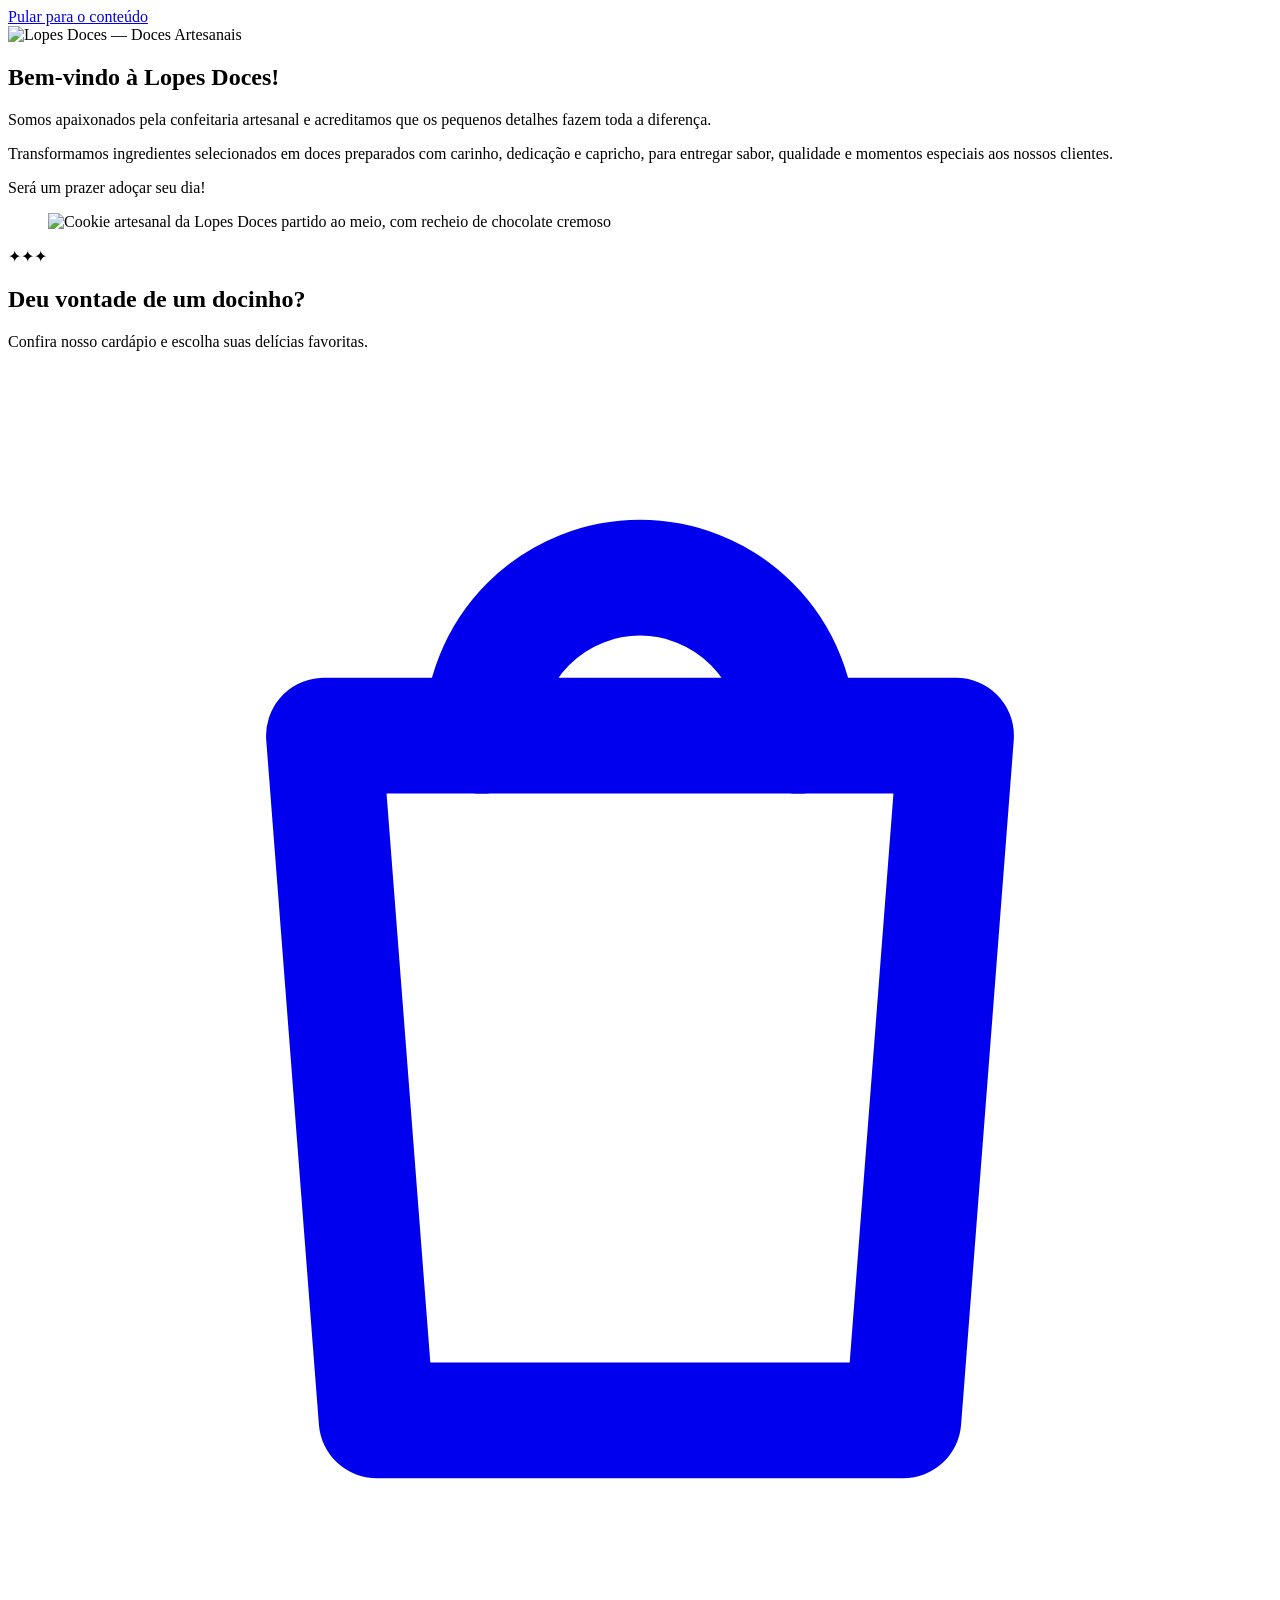
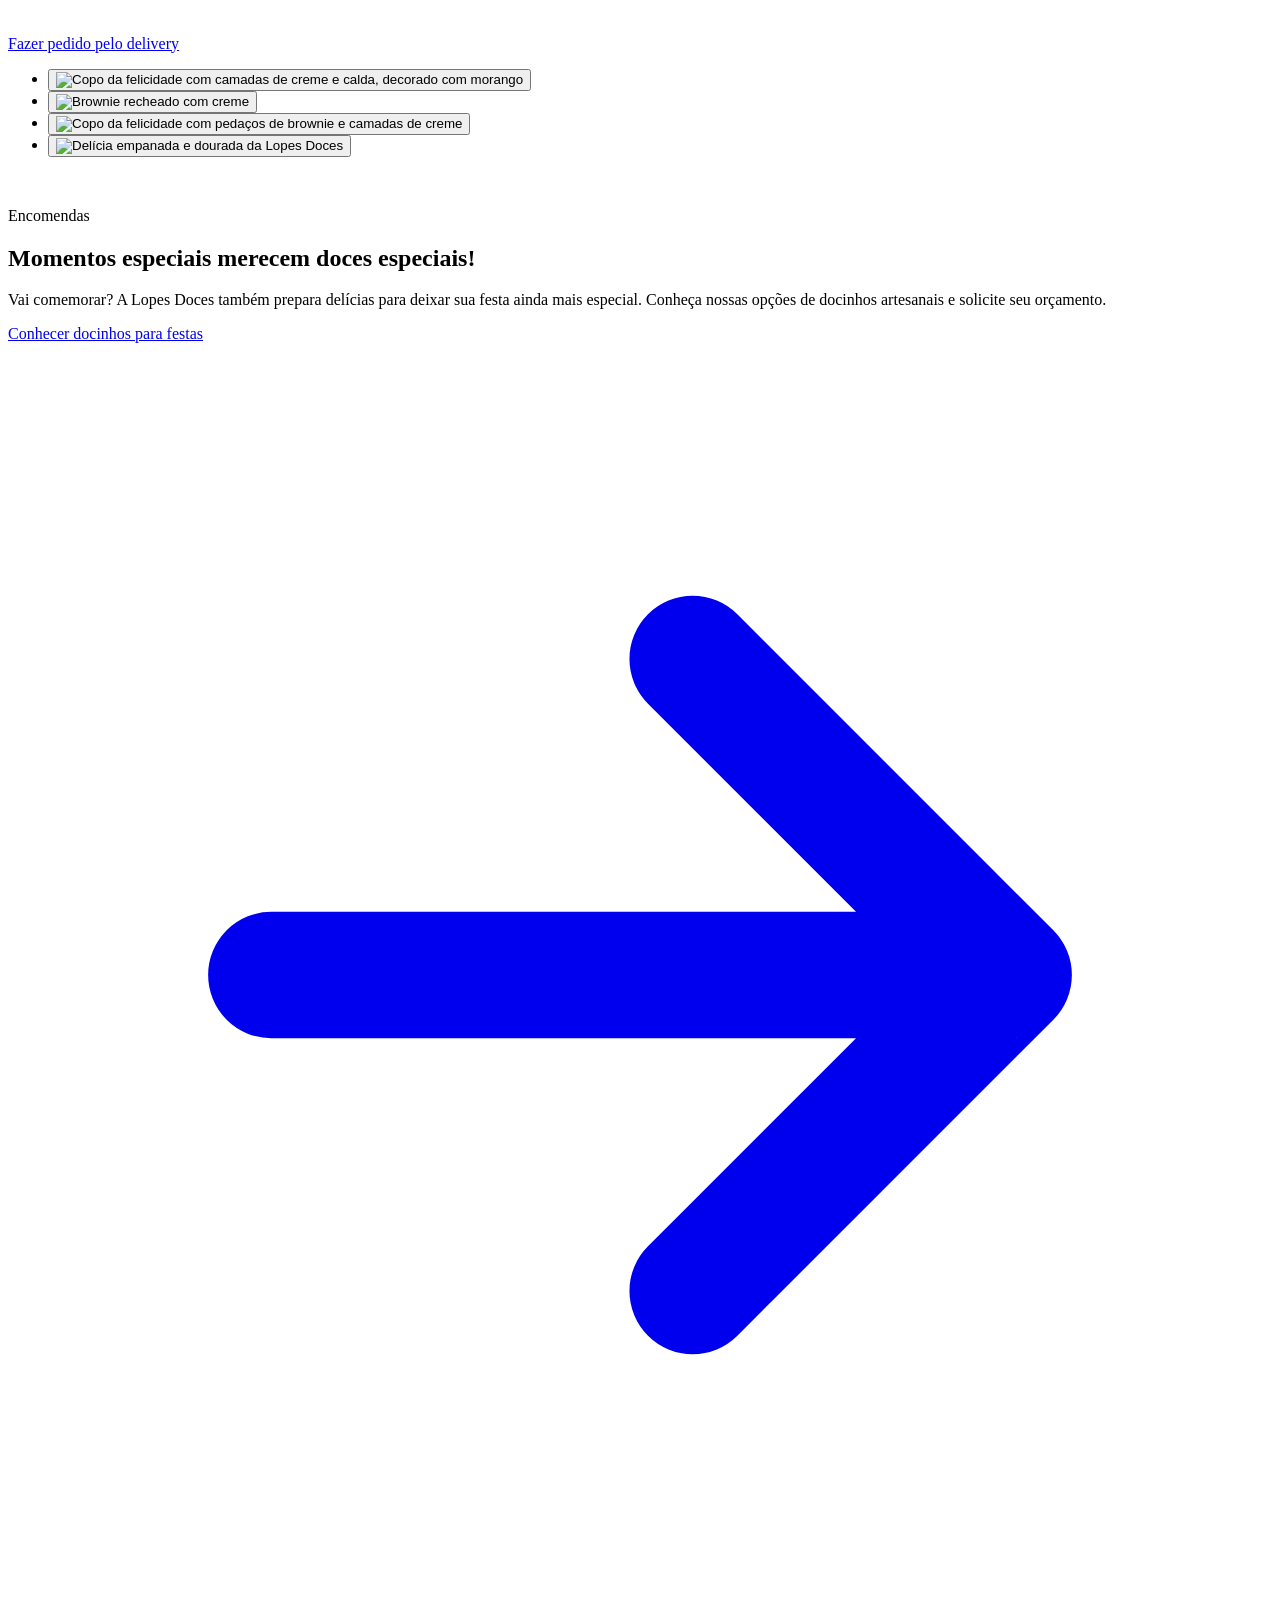
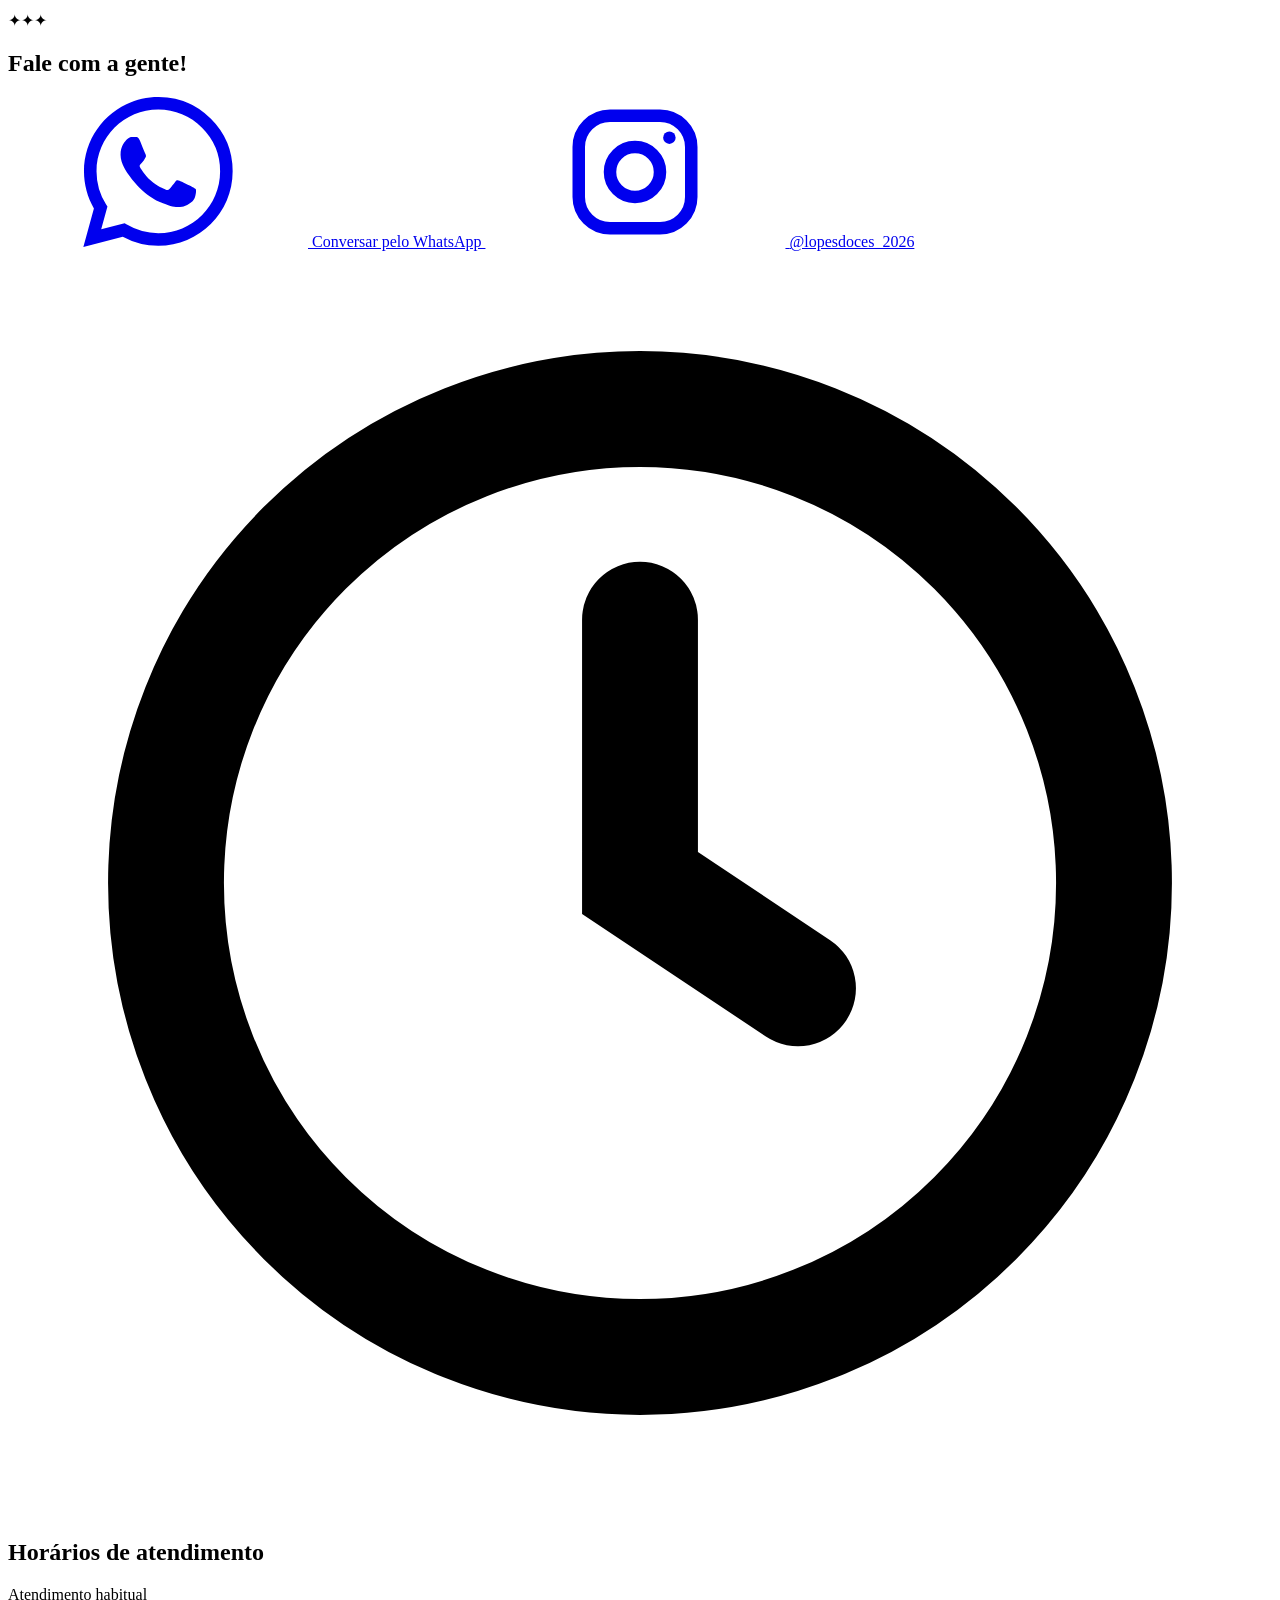
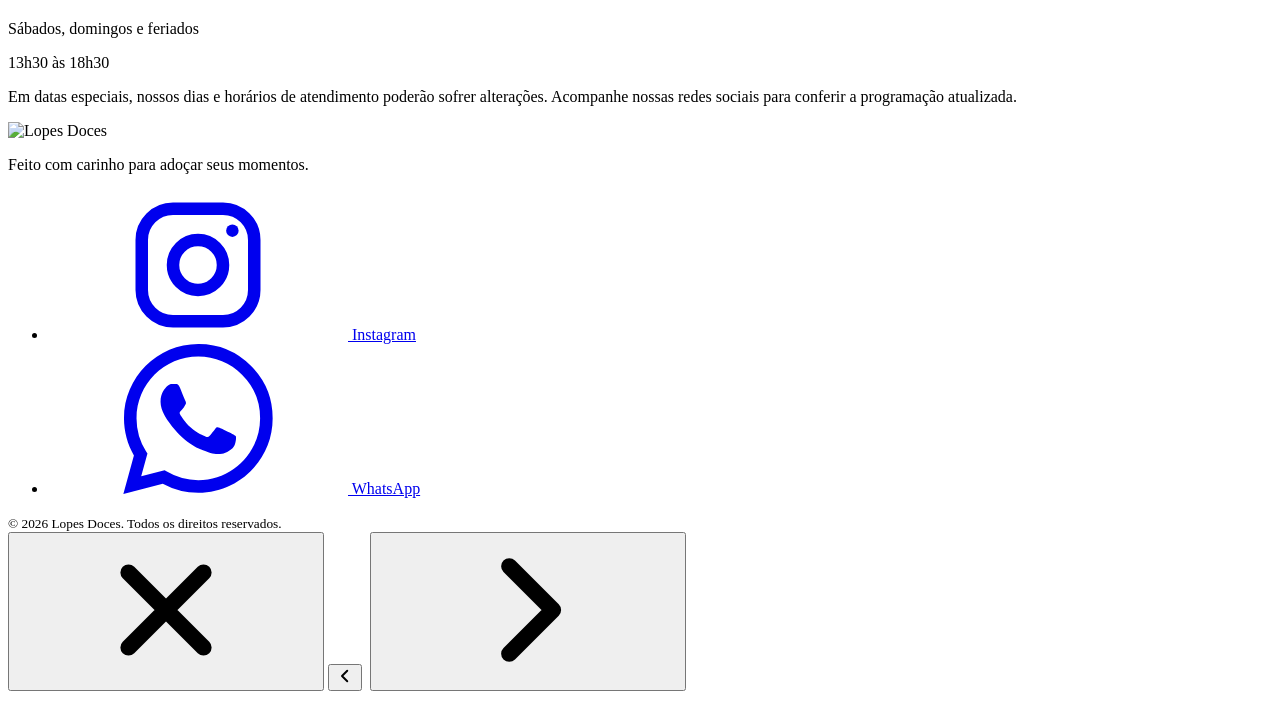
==== index.html @ 7e941fe3 "Adicionando Arquivos do site Lopes Doces" ====
<!DOCTYPE html>
<html lang="pt-BR">
<head>
  <meta charset="UTF-8">
  <meta name="viewport" content="width=device-width, initial-scale=1">

  <!-- SEO básico -->
  <title>Lopes Doces | Doces artesanais feitos com carinho</title>
  <meta name="description" content="Lopes Doces: confeitaria artesanal com doces preparados com carinho, dedicação e capricho. Faça seu pedido pelo delivery ou encomende docinhos para festas.">
  <meta name="theme-color" content="#fceaea">

  <!-- Prévia ao compartilhar o link (WhatsApp, Instagram etc.).
       Quando o site for publicado, troque o caminho da og:image pelo endereço
       completo (ex.: https://seudominio.com.br/assets/foto-principal.jpg). -->
  <meta property="og:type" content="website">
  <meta property="og:title" content="Lopes Doces | Doces artesanais">
  <meta property="og:description" content="Doces preparados com carinho, dedicação e capricho. Será um prazer adoçar seu dia!">
  <meta property="og:image" content="assets/foto-principal.jpg">
  <meta property="og:locale" content="pt_BR">

  <link rel="icon" type="image/png" sizes="64x64" href="assets/favicon.png">
  <link rel="apple-touch-icon" href="assets/apple-touch-icon.png">
  <link rel="stylesheet" href="css/fonte-montserrat.css">
  <link rel="stylesheet" href="css/style.css">
</head>
<body>

  <!-- Ícones (desenhados uma vez e reutilizados com <use>) -->
  <svg xmlns="http://www.w3.org/2000/svg" style="display:none">
    <symbol id="i-whatsapp" viewBox="0 0 24 24"><path fill="currentColor" d="M17.472 14.382c-.297-.149-1.758-.867-2.03-.967-.273-.099-.471-.148-.67.15-.197.297-.767.966-.94 1.164-.173.199-.347.223-.644.075-.297-.15-1.255-.463-2.39-1.475-.883-.788-1.48-1.761-1.653-2.059-.173-.297-.018-.458.13-.606.134-.133.298-.347.446-.52.149-.174.198-.298.298-.497.099-.198.05-.371-.025-.52-.075-.149-.669-1.612-.916-2.207-.242-.579-.487-.5-.669-.51-.173-.008-.371-.01-.57-.01-.198 0-.52.074-.792.372-.272.297-1.04 1.016-1.04 2.479 0 1.462 1.065 2.875 1.213 3.074.149.198 2.096 3.2 5.077 4.487.709.306 1.262.489 1.694.625.712.227 1.36.195 1.871.118.571-.085 1.758-.719 2.006-1.413.248-.694.248-1.289.173-1.413-.074-.124-.272-.198-.57-.347m-5.421 7.403h-.004a9.87 9.87 0 0 1-5.031-1.378l-.361-.214-3.741.982.998-3.648-.235-.374a9.86 9.86 0 0 1-1.51-5.26c.001-5.45 4.436-9.884 9.888-9.884 2.64 0 5.122 1.03 6.988 2.898a9.825 9.825 0 0 1 2.893 6.994c-.003 5.45-4.437 9.884-9.885 9.884m8.413-18.297A11.815 11.815 0 0 0 12.05 0C5.495 0 .16 5.335.157 11.892c0 2.096.547 4.142 1.588 5.945L.057 24l6.305-1.654a11.882 11.882 0 0 0 5.683 1.448h.005c6.554 0 11.89-5.335 11.893-11.893a11.821 11.821 0 0 0-3.48-8.413z"/></symbol>
    <symbol id="i-instagram" viewBox="0 0 24 24"><g fill="none" stroke="currentColor" stroke-width="2" stroke-linecap="round"><rect x="3" y="3" width="18" height="18" rx="5"/><circle cx="12" cy="12" r="4"/></g><circle cx="17.5" cy="6.5" r="1" fill="currentColor"/></symbol>
    <symbol id="i-voltar" viewBox="0 0 24 24"><path fill="none" stroke="currentColor" stroke-width="2.6" stroke-linecap="round" stroke-linejoin="round" d="M15 5l-7 7 7 7"/></symbol>
    <symbol id="i-avancar" viewBox="0 0 24 24"><path fill="none" stroke="currentColor" stroke-width="2.6" stroke-linecap="round" stroke-linejoin="round" d="M9 5l7 7-7 7"/></symbol>
    <symbol id="i-fechar" viewBox="0 0 24 24"><path fill="none" stroke="currentColor" stroke-width="2.6" stroke-linecap="round" d="M6 6l12 12M18 6L6 18"/></symbol>
  </svg>

  <a class="pular" href="#conteudo">Pular para o conteúdo</a>

  <!-- ===================== SEÇÃO 1 — LOGO ===================== -->
  <header class="topo">
    <picture><source srcset="assets/logo-lopes-doces.webp" type="image/webp"><img class="logo" src="assets/logo-lopes-doces.png"
         alt="Lopes Doces — Doces Artesanais" width="895" height="744" fetchpriority="high"></picture>
  </header>

  <main id="conteudo">

    <!-- ===================== SEÇÃO 2 — SOBRE NÓS ===================== -->
    <section class="secao" aria-labelledby="titulo-sobre">
      <div class="container sobre">
        <h1 id="titulo-sobre" class="titulo">Bem-vindo à Lopes Doces!</h1>
        <p>Somos apaixonados pela confeitaria artesanal e acreditamos que os pequenos detalhes fazem toda a diferença.</p>
        <p>Transformamos ingredientes selecionados em doces preparados com carinho, dedicação e capricho, para entregar sabor, qualidade e momentos especiais aos nossos clientes.</p>
        <p class="assinatura">Será um prazer adoçar seu dia!</p>
      </div>
    </section>

    <!-- ========== SEÇÕES 3 e 4 — FOTO PRINCIPAL + DELIVERY ========== -->
    <section class="secao sem-topo" aria-labelledby="titulo-delivery">
      <div class="container">
        <div class="destaque">

          <!-- Seção 3: fotografia principal -->
          <figure class="foto-principal">
            <img src="assets/foto-principal.jpg"
                 alt="Cookie artesanal da Lopes Doces partido ao meio, com recheio de chocolate cremoso"
                 width="941" height="1672">
          </figure>

          <!-- Seção 4: botão de delivery -->
          <div class="cartao">
            <div class="estrelas" aria-hidden="true"><span>✦</span><span>✦</span><span>✦</span></div>
            <h2 id="titulo-delivery" class="titulo">Deu vontade de um docinho?</h2>
            <p>Confira nosso cardápio e escolha suas delícias favoritas.</p>
            <!-- O link vem de js/config.js (INSTADELIVERY_URL) e abre em nova aba -->
            <a class="botao botao-principal botao-largo" data-link="instadelivery" href="#">
              <svg viewBox="0 0 24 24" fill="none" stroke="currentColor" stroke-width="2.2" stroke-linecap="round" stroke-linejoin="round" aria-hidden="true"><path d="M6 7h12l-1 13H7L6 7z"/><path d="M9 7a3 3 0 0 1 6 0"/></svg>
              Fazer pedido pelo delivery
            </a>
          </div>
        </div>

        <!-- Algumas delícias (fotos reais, clique para ampliar) -->
        <ul class="delicias" data-galeria aria-label="Algumas das nossas delícias">
          <li><button type="button" data-ampliar="assets/produtos/copo-felicidade-01.jpg" aria-label="Ampliar foto: copo com creme e morango">
            <img src="assets/produtos/copo-felicidade-01.jpg" alt="Copo da felicidade com camadas de creme e calda, decorado com morango" loading="lazy" decoding="async" width="900" height="1599"></button></li>
          <li><button type="button" data-ampliar="assets/produtos/brownie-01.jpg" aria-label="Ampliar foto: brownie recheado">
            <img src="assets/produtos/brownie-01.jpg" alt="Brownie recheado com creme" loading="lazy" decoding="async" width="900" height="1600"></button></li>
          <li><button type="button" data-ampliar="assets/produtos/copo-felicidade-02.jpg" aria-label="Ampliar foto: copo com brownie e cremes">
            <img src="assets/produtos/copo-felicidade-02.jpg" alt="Copo da felicidade com pedaços de brownie e camadas de creme" loading="lazy" decoding="async" width="900" height="1125"></button></li>
          <li><button type="button" data-ampliar="assets/produtos/produto-01.jpg" aria-label="Ampliar foto: delícia empanada e dourada">
            <img src="assets/produtos/produto-01.jpg" alt="Delícia empanada e dourada da Lopes Doces" loading="lazy" decoding="async" width="900" height="1200"></button></li>
        </ul>
      </div>
    </section>

    <!-- ===================== SEÇÃO 5 — DOCINHOS PARA FESTAS ===================== -->
    <section class="secao" aria-labelledby="titulo-festas">
      <div class="container">
        <div class="festas-chamada">
          <div class="festas-fotos" aria-hidden="true">
            <img src="assets/festas/docinhos-festa-02.jpg" alt="" loading="lazy" decoding="async">
            <img src="assets/festas/docinhos-festa-03.jpg" alt="" loading="lazy" decoding="async">
            <img src="assets/festas/docinhos-festa-05.jpg" alt="" loading="lazy" decoding="async">
          </div>
          <div class="festas-texto">
            <p class="rotulo">Encomendas</p>
            <h2 id="titulo-festas" class="titulo">Momentos especiais merecem doces especiais!</h2>
            <p>Vai comemorar? A Lopes Doces também prepara delícias para deixar sua festa ainda mais especial. Conheça nossas opções de docinhos artesanais e solicite seu orçamento.</p>
            <!-- Leva para a página de festas (não abre o WhatsApp direto) -->
            <a class="botao botao-principal botao-largo" href="festas.html">
              Conhecer docinhos para festas
              <svg viewBox="0 0 24 24" fill="none" stroke="currentColor" stroke-width="2.4" stroke-linecap="round" stroke-linejoin="round" aria-hidden="true"><path d="M5 12h14M13 6l6 6-6 6"/></svg>
            </a>
          </div>
        </div>
      </div>
    </section>

    <!-- ===================== SEÇÃO 6 — CONTATO ===================== -->
    <section class="secao contato" id="contato" aria-labelledby="titulo-contato">
      <div class="container">
        <div class="estrelas" aria-hidden="true"><span>✦</span><span>✦</span><span>✦</span></div>
        <h2 id="titulo-contato" class="titulo">Fale com a gente!</h2>
        <div class="contato-botoes">
          <a class="botao botao-whatsapp botao-largo" data-link="whatsapp-contato" href="#">
            <svg aria-hidden="true"><use href="#i-whatsapp"/></svg>
            Conversar pelo WhatsApp
          </a>
          <a class="botao botao-instagram botao-largo" data-link="instagram" href="https://www.instagram.com/lopesdoces_2026/" target="_blank" rel="noopener noreferrer">
            <svg aria-hidden="true"><use href="#i-instagram"/></svg>
            <span data-instagram-usuario>@lopesdoces_2026</span>
          </a>
        </div>
      </div>
    </section>

    <!-- ===================== SEÇÃO 7 — HORÁRIOS ===================== -->
    <section class="secao topo-curto" aria-labelledby="titulo-horarios">
      <div class="container">
        <div class="cartao horarios">
          <div class="horarios-icone" aria-hidden="true">
            <svg viewBox="0 0 24 24" fill="none" stroke="currentColor" stroke-width="2.2" stroke-linecap="round"><circle cx="12" cy="12" r="9"/><path d="M12 7v5l3 2"/></svg>
          </div>
          <h2 id="titulo-horarios" class="titulo">Horários de atendimento</h2>
          <p class="rotulo">Atendimento habitual</p>
          <p class="horarios-dias">Sábados, domingos e feriados</p>
          <p class="horarios-hora">13h30 às 18h30</p>
          <p class="horarios-obs">Em datas especiais, nossos dias e horários de atendimento poderão sofrer alterações. Acompanhe nossas redes sociais para conferir a programação atualizada.</p>
        </div>
      </div>
    </section>

  </main>

  <!-- ===================== SEÇÃO 8 — RODAPÉ ===================== -->
  <footer class="rodape">
    <div class="container">
      <picture><source srcset="assets/logo-lopes-doces.webp" type="image/webp"><img class="logo-rodape" src="assets/logo-lopes-doces.png" alt="Lopes Doces" width="895" height="744" loading="lazy"></picture>
      <p class="rodape-frase">Feito com carinho para adoçar seus momentos.</p>
      <ul class="rodape-links">
        <li><a data-link="instagram" href="https://www.instagram.com/lopesdoces_2026/" target="_blank" rel="noopener noreferrer">
          <svg aria-hidden="true"><use href="#i-instagram"/></svg>
          Instagram</a></li>
        <li><a data-link="whatsapp-contato" href="#">
          <svg aria-hidden="true"><use href="#i-whatsapp"/></svg>
          WhatsApp</a></li>
      </ul>
      <small>© <span data-ano>2026</span> Lopes Doces. Todos os direitos reservados.</small>
    </div>
  </footer>

  <!-- Lightbox: ampliação das fotos (controlado por js/script.js) -->
  <div class="lightbox" id="lightbox" role="dialog" aria-modal="true" aria-label="Foto ampliada" aria-hidden="true">
    <button type="button" class="lightbox-btn lightbox-fechar" aria-label="Fechar foto ampliada">
      <svg aria-hidden="true"><use href="#i-fechar"/></svg>
    </button>
    <button type="button" class="lightbox-btn lightbox-anterior" aria-label="Foto anterior">
      <svg width="18" height="18" aria-hidden="true"><use href="#i-voltar"/></svg>
    </button>
    <img src="data:," alt="">
    <button type="button" class="lightbox-btn lightbox-proxima" aria-label="Próxima foto">
      <svg aria-hidden="true"><use href="#i-avancar"/></svg>
    </button>
    <p class="lightbox-contador" aria-live="polite"></p>
  </div>

  <script src="js/config.js"></script>
  <script src="js/script.js"></script>
</body>
</html>
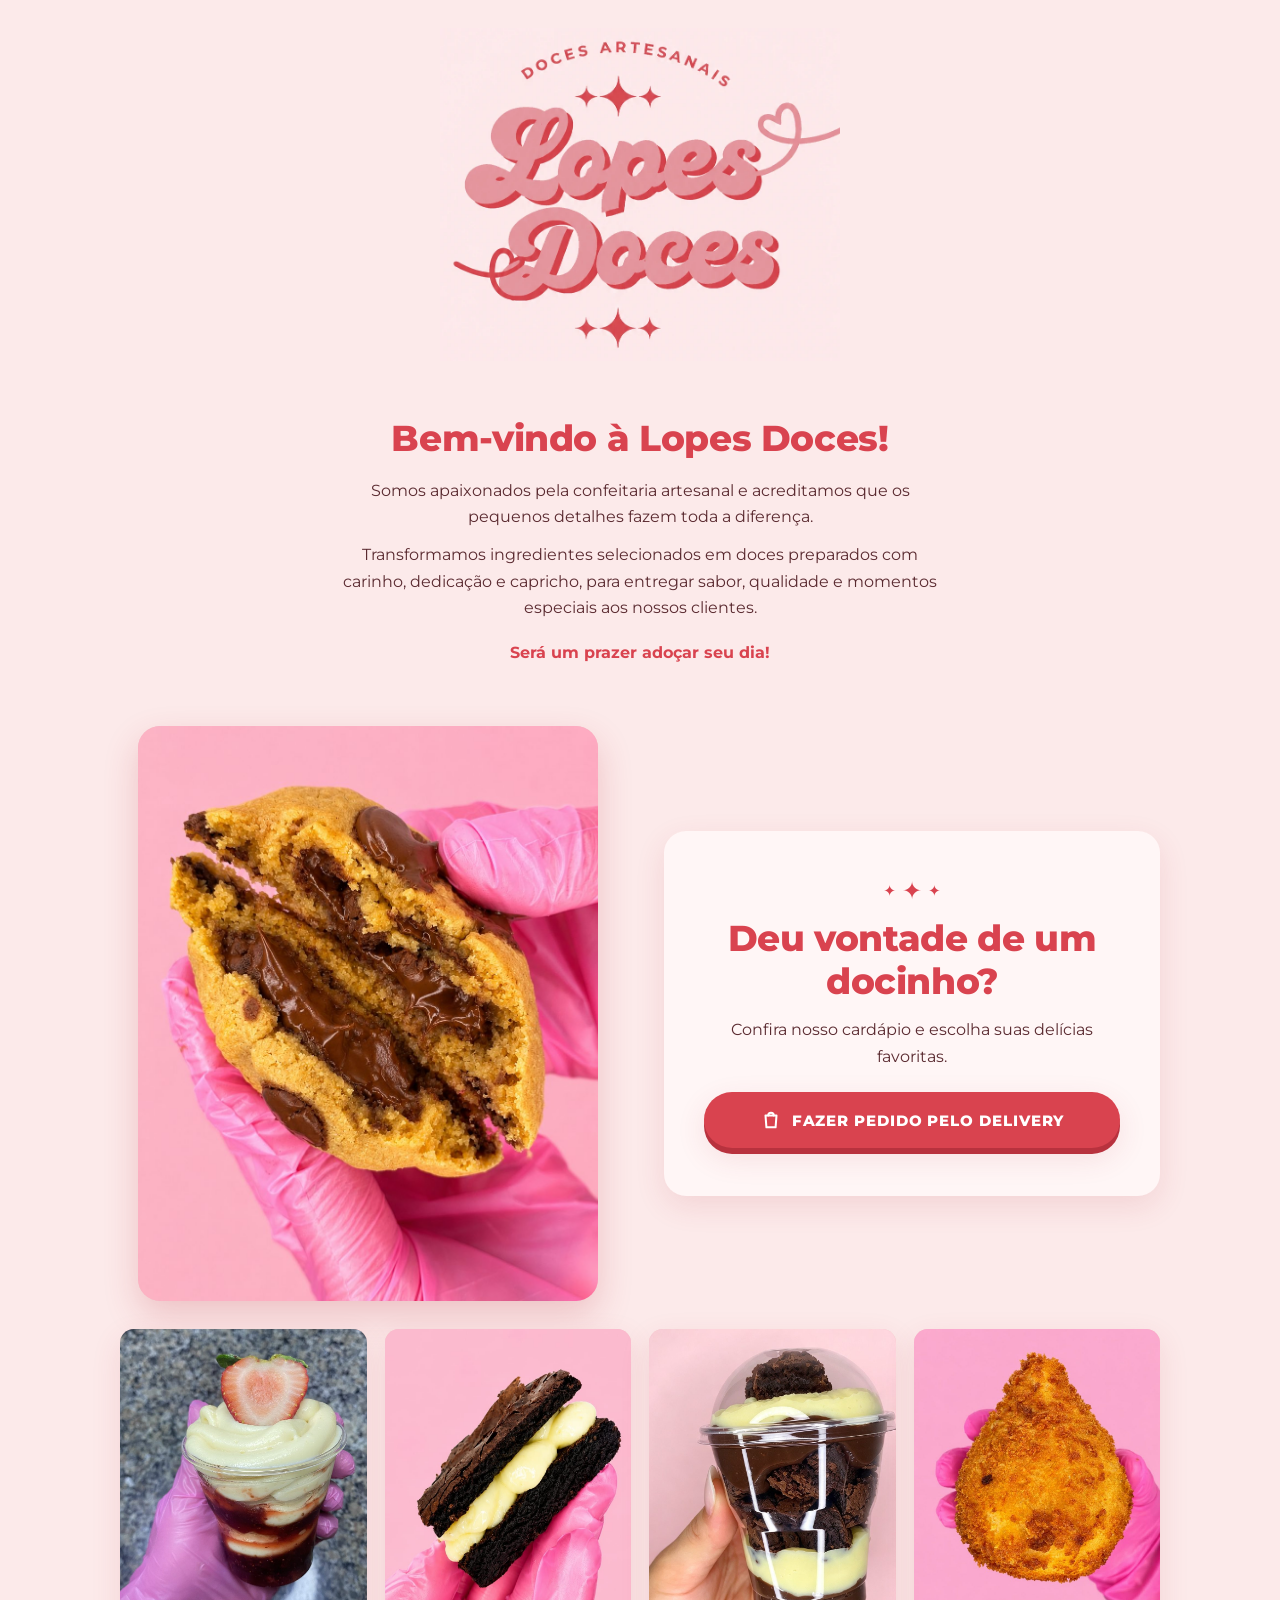
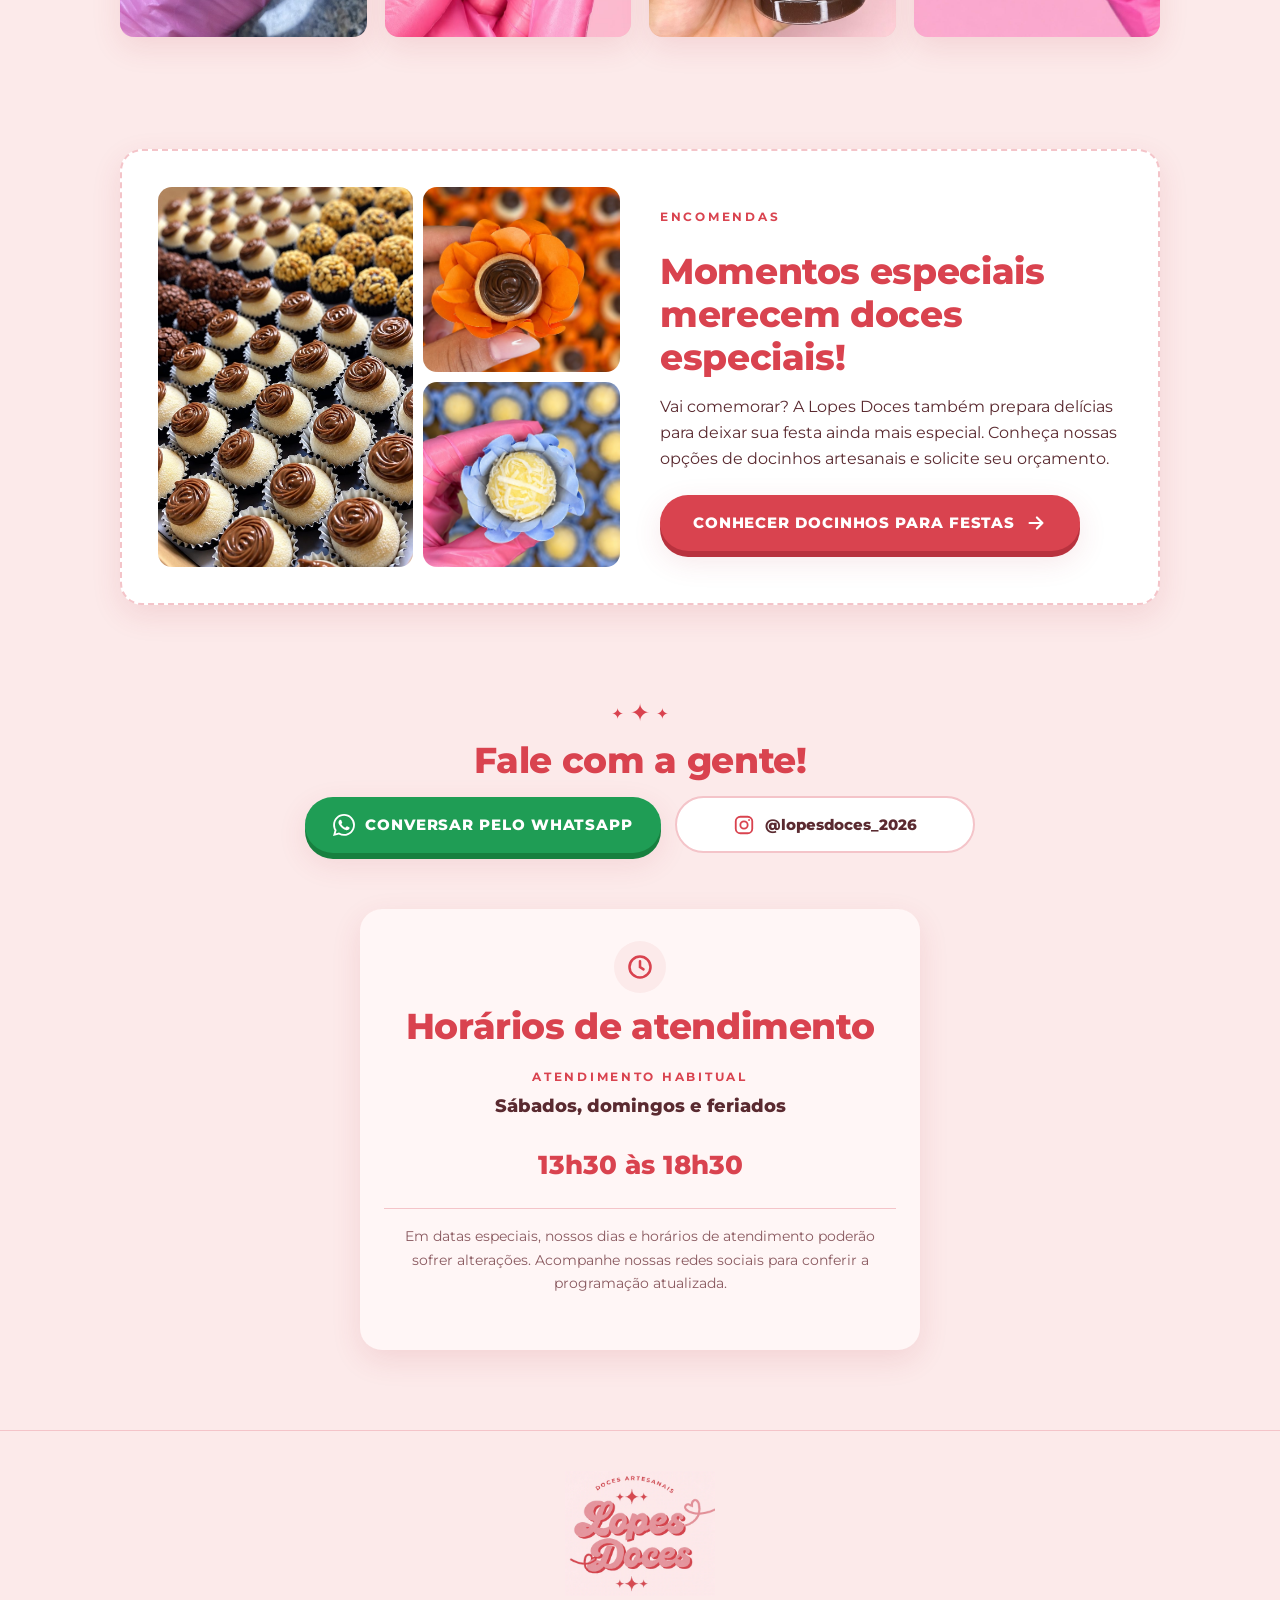
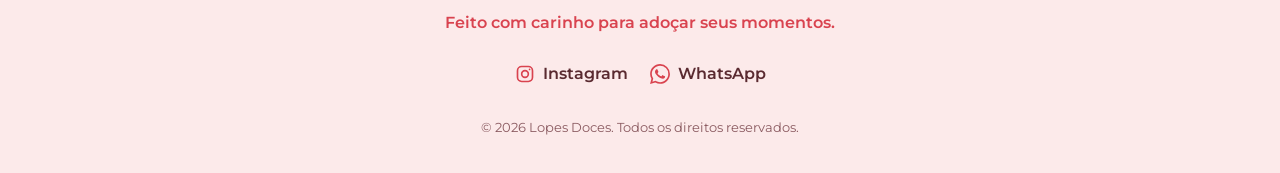
==== commit 458dda9e: "Add files via upload" ====
--- a/index.html
+++ b/index.html
@@ -11,17 +11,17 @@
 
   <!-- Prévia ao compartilhar o link (WhatsApp, Instagram etc.).
        Quando o site for publicado, troque o caminho da og:image pelo endereço
-       completo (ex.: https://seudominio.com.br/assets/foto-principal.jpg). -->
+       completo (ex.: https://seudominio.com.br/foto-principal.jpg). -->
   <meta property="og:type" content="website">
   <meta property="og:title" content="Lopes Doces | Doces artesanais">
   <meta property="og:description" content="Doces preparados com carinho, dedicação e capricho. Será um prazer adoçar seu dia!">
-  <meta property="og:image" content="assets/foto-principal.jpg">
+  <meta property="og:image" content="foto-principal.jpg">
   <meta property="og:locale" content="pt_BR">
 
-  <link rel="icon" type="image/png" sizes="64x64" href="assets/favicon.png">
-  <link rel="apple-touch-icon" href="assets/apple-touch-icon.png">
-  <link rel="stylesheet" href="css/fonte-montserrat.css">
-  <link rel="stylesheet" href="css/style.css">
+  <link rel="icon" type="image/png" sizes="64x64" href="favicon.png">
+  <link rel="apple-touch-icon" href="apple-touch-icon.png">
+  <link rel="stylesheet" href="fonte-montserrat.css">
+  <link rel="stylesheet" href="style.css">
 </head>
 <body>
 
@@ -38,7 +38,7 @@
 
   <!-- ===================== SEÇÃO 1 — LOGO ===================== -->
   <header class="topo">
-    <picture><source srcset="assets/logo-lopes-doces.webp" type="image/webp"><img class="logo" src="assets/logo-lopes-doces.png"
+    <picture><source srcset="logo-lopes-doces.webp" type="image/webp"><img class="logo" src="logo-lopes-doces.png"
          alt="Lopes Doces — Doces Artesanais" width="895" height="744" fetchpriority="high"></picture>
   </header>
 
@@ -61,7 +61,7 @@
 
           <!-- Seção 3: fotografia principal -->
           <figure class="foto-principal">
-            <img src="assets/foto-principal.jpg"
+            <img src="foto-principal.jpg"
                  alt="Cookie artesanal da Lopes Doces partido ao meio, com recheio de chocolate cremoso"
                  width="941" height="1672">
           </figure>
@@ -71,7 +71,7 @@
             <div class="estrelas" aria-hidden="true"><span>✦</span><span>✦</span><span>✦</span></div>
             <h2 id="titulo-delivery" class="titulo">Deu vontade de um docinho?</h2>
             <p>Confira nosso cardápio e escolha suas delícias favoritas.</p>
-            <!-- O link vem de js/config.js (INSTADELIVERY_URL) e abre em nova aba -->
+            <!-- O link vem de config.js (INSTADELIVERY_URL) e abre em nova aba -->
             <a class="botao botao-principal botao-largo" data-link="instadelivery" href="#">
               <svg viewBox="0 0 24 24" fill="none" stroke="currentColor" stroke-width="2.2" stroke-linecap="round" stroke-linejoin="round" aria-hidden="true"><path d="M6 7h12l-1 13H7L6 7z"/><path d="M9 7a3 3 0 0 1 6 0"/></svg>
               Fazer pedido pelo delivery
@@ -81,14 +81,14 @@
 
         <!-- Algumas delícias (fotos reais, clique para ampliar) -->
         <ul class="delicias" data-galeria aria-label="Algumas das nossas delícias">
-          <li><button type="button" data-ampliar="assets/produtos/copo-felicidade-01.jpg" aria-label="Ampliar foto: copo com creme e morango">
-            <img src="assets/produtos/copo-felicidade-01.jpg" alt="Copo da felicidade com camadas de creme e calda, decorado com morango" loading="lazy" decoding="async" width="900" height="1599"></button></li>
-          <li><button type="button" data-ampliar="assets/produtos/brownie-01.jpg" aria-label="Ampliar foto: brownie recheado">
-            <img src="assets/produtos/brownie-01.jpg" alt="Brownie recheado com creme" loading="lazy" decoding="async" width="900" height="1600"></button></li>
-          <li><button type="button" data-ampliar="assets/produtos/copo-felicidade-02.jpg" aria-label="Ampliar foto: copo com brownie e cremes">
-            <img src="assets/produtos/copo-felicidade-02.jpg" alt="Copo da felicidade com pedaços de brownie e camadas de creme" loading="lazy" decoding="async" width="900" height="1125"></button></li>
-          <li><button type="button" data-ampliar="assets/produtos/produto-01.jpg" aria-label="Ampliar foto: delícia empanada e dourada">
-            <img src="assets/produtos/produto-01.jpg" alt="Delícia empanada e dourada da Lopes Doces" loading="lazy" decoding="async" width="900" height="1200"></button></li>
+          <li><button type="button" data-ampliar="copo-felicidade-01.jpg" aria-label="Ampliar foto: copo com creme e morango">
+            <img src="copo-felicidade-01.jpg" alt="Copo da felicidade com camadas de creme e calda, decorado com morango" loading="lazy" decoding="async" width="900" height="1599"></button></li>
+          <li><button type="button" data-ampliar="brownie-01.jpg" aria-label="Ampliar foto: brownie recheado">
+            <img src="brownie-01.jpg" alt="Brownie recheado com creme" loading="lazy" decoding="async" width="900" height="1600"></button></li>
+          <li><button type="button" data-ampliar="copo-felicidade-02.jpg" aria-label="Ampliar foto: copo com brownie e cremes">
+            <img src="copo-felicidade-02.jpg" alt="Copo da felicidade com pedaços de brownie e camadas de creme" loading="lazy" decoding="async" width="900" height="1125"></button></li>
+          <li><button type="button" data-ampliar="produto-01.jpg" aria-label="Ampliar foto: delícia empanada e dourada">
+            <img src="produto-01.jpg" alt="Delícia empanada e dourada da Lopes Doces" loading="lazy" decoding="async" width="900" height="1200"></button></li>
         </ul>
       </div>
     </section>
@@ -98,9 +98,9 @@
       <div class="container">
         <div class="festas-chamada">
           <div class="festas-fotos" aria-hidden="true">
-            <img src="assets/festas/docinhos-festa-02.jpg" alt="" loading="lazy" decoding="async">
-            <img src="assets/festas/docinhos-festa-03.jpg" alt="" loading="lazy" decoding="async">
-            <img src="assets/festas/docinhos-festa-05.jpg" alt="" loading="lazy" decoding="async">
+            <img src="docinhos-festa-02.jpg" alt="" loading="lazy" decoding="async">
+            <img src="docinhos-festa-03.jpg" alt="" loading="lazy" decoding="async">
+            <img src="docinhos-festa-05.jpg" alt="" loading="lazy" decoding="async">
           </div>
           <div class="festas-texto">
             <p class="rotulo">Encomendas</p>
@@ -155,7 +155,7 @@
   <!-- ===================== SEÇÃO 8 — RODAPÉ ===================== -->
   <footer class="rodape">
     <div class="container">
-      <picture><source srcset="assets/logo-lopes-doces.webp" type="image/webp"><img class="logo-rodape" src="assets/logo-lopes-doces.png" alt="Lopes Doces" width="895" height="744" loading="lazy"></picture>
+      <picture><source srcset="logo-lopes-doces.webp" type="image/webp"><img class="logo-rodape" src="logo-lopes-doces.png" alt="Lopes Doces" width="895" height="744" loading="lazy"></picture>
       <p class="rodape-frase">Feito com carinho para adoçar seus momentos.</p>
       <ul class="rodape-links">
         <li><a data-link="instagram" href="https://www.instagram.com/lopesdoces_2026/" target="_blank" rel="noopener noreferrer">
@@ -169,7 +169,7 @@
     </div>
   </footer>
 
-  <!-- Lightbox: ampliação das fotos (controlado por js/script.js) -->
+  <!-- Lightbox: ampliação das fotos (controlado por script.js) -->
   <div class="lightbox" id="lightbox" role="dialog" aria-modal="true" aria-label="Foto ampliada" aria-hidden="true">
     <button type="button" class="lightbox-btn lightbox-fechar" aria-label="Fechar foto ampliada">
       <svg aria-hidden="true"><use href="#i-fechar"/></svg>
@@ -184,7 +184,7 @@
     <p class="lightbox-contador" aria-live="polite"></p>
   </div>
 
-  <script src="js/config.js"></script>
-  <script src="js/script.js"></script>
+  <script src="config.js"></script>
+  <script src="script.js"></script>
 </body>
 </html>
--- a/fonte-montserrat.css
+++ b/fonte-montserrat.css
@@ -0,0 +1,2 @@
+/* Fonte Montserrat (licença OFL) embutida em base64 */
+@font-face{font-family:"Montserrat";src:url([data-uri]) format("woff");font-weight:100 900;font-display:swap}
--- a/style.css
+++ b/style.css
@@ -0,0 +1,562 @@
+/* =========================================================
+   LOPES DOCES — ESTILOS
+   Cores e tipografia tiradas da logo oficial:
+   - fundo rosa-claro da logo, rosa das letras, vermelho da sombra
+   - Montserrat em caixa alta espaçada (como "DOCES ARTESANAIS")
+   - estrelinhas ✦ como elemento gráfico
+   ========================================================= */
+
+/* ---------- 1. Fonte ----------
+   A Montserrat fica no arquivo fonte-montserrat.css (embutida),
+   assim funciona até abrindo o site com dois cliques, sem internet.
+   O arquivo original é montserrat-variable.woff. */
+
+/* ---------- 2. Variáveis (mude aqui para ajustar o site todo) ---------- */
+:root {
+  --rosa-fundo: #fceaea;     /* fundo da logo */
+  --rosa-claro: #fff6f6;     /* cartões */
+  --rosa: #e8919a;           /* preenchimento das letras da logo */
+  --rosa-medio: #f4c4c9;
+  --vermelho: #d9434f;       /* sombra das letras da logo */
+  --vermelho-escuro: #b8323e;
+  --texto: #5a2a30;          /* texto principal (vinho suave, boa leitura) */
+  --texto-suave: #8a5a60;
+  --branco: #ffffff;
+  --whatsapp: #1f9d55;
+  --whatsapp-escuro: #17803f;
+
+  --raio: 22px;
+  --raio-pequeno: 14px;
+  --sombra: 0 10px 30px rgba(185, 50, 62, 0.12);
+  --sombra-forte: 0 14px 34px rgba(185, 50, 62, 0.22);
+  --largura: 1080px;
+  --fonte: "Montserrat", system-ui, -apple-system, "Segoe UI", Roboto, sans-serif;
+}
+
+/* ---------- 3. Base ---------- */
+*,
+*::before,
+*::after { box-sizing: border-box; }
+
+html { scroll-behavior: smooth; -webkit-text-size-adjust: 100%; }
+
+@media (prefers-reduced-motion: reduce) {
+  html { scroll-behavior: auto; }
+  *, *::before, *::after { transition: none !important; animation: none !important; }
+}
+
+body {
+  margin: 0;
+  font-family: var(--fonte);
+  font-size: 1rem;
+  line-height: 1.65;
+  color: var(--texto);
+  background: var(--rosa-fundo);
+}
+
+img { max-width: 100%; height: auto; display: block; }
+
+/* Garante que o atributo hidden sempre esconda (mesmo com display definido) */
+[hidden] { display: none !important; }
+
+a { color: var(--vermelho); }
+
+:focus-visible {
+  outline: 3px solid var(--vermelho);
+  outline-offset: 3px;
+  border-radius: 6px;
+}
+
+.container {
+  width: 100%;
+  max-width: var(--largura);
+  margin: 0 auto;
+  padding: 0 20px;
+}
+
+.secao { padding: 48px 0; }
+.secao.sem-topo { padding-top: 0; }
+.secao.topo-curto { padding-top: 8px; }
+
+/* Link "pular para o conteúdo" (acessibilidade: aparece só no teclado) */
+.pular {
+  position: absolute;
+  left: -999px;
+  top: 8px;
+  background: var(--vermelho);
+  color: var(--branco);
+  padding: 10px 16px;
+  border-radius: 10px;
+  z-index: 100;
+}
+.pular:focus { left: 8px; }
+
+
+/* ---------- 4. Tipografia ---------- */
+.rotulo {
+  display: inline-block;
+  font-size: 0.78rem;
+  font-weight: 700;
+  letter-spacing: 0.22em;
+  text-transform: uppercase;
+  color: var(--vermelho);
+  margin: 0 0 10px;
+}
+
+.titulo {
+  font-size: clamp(1.55rem, 4.8vw, 2.25rem);
+  font-weight: 800;
+  line-height: 1.2;
+  color: var(--vermelho);
+  margin: 0 0 14px;
+  letter-spacing: -0.01em;
+}
+
+.texto-suave { color: var(--texto-suave); }
+
+/* Estrelinhas da logo como divisória */
+.estrelas {
+  display: flex;
+  justify-content: center;
+  gap: 6px;
+  color: var(--vermelho);
+  margin: 0 auto 14px;
+  line-height: 1;
+}
+.estrelas span:nth-child(2) { font-size: 1.5rem; }
+.estrelas span:nth-child(1),
+.estrelas span:nth-child(3) { font-size: 0.95rem; align-self: center; }
+
+/* ---------- 5. Botões ---------- */
+.botao {
+  display: inline-flex;
+  align-items: center;
+  justify-content: center;
+  gap: 10px;
+  min-height: 56px;
+  padding: 14px 28px;
+  border: 0;
+  border-radius: 999px;
+  font-family: inherit;
+  font-size: 0.95rem;
+  font-weight: 800;
+  letter-spacing: 0.06em;
+  text-transform: uppercase;
+  text-decoration: none;
+  text-align: center;
+  cursor: pointer;
+  transition: transform 0.2s ease, box-shadow 0.2s ease, background-color 0.2s ease;
+}
+.botao:hover { transform: translateY(-2px); }
+.botao:active { transform: translateY(0); }
+.botao svg { width: 22px; height: 22px; flex-shrink: 0; }
+
+.botao-principal {
+  background: var(--vermelho);
+  color: var(--branco);
+  box-shadow: 0 6px 0 var(--vermelho-escuro), var(--sombra);
+}
+.botao-principal:hover { box-shadow: 0 8px 0 var(--vermelho-escuro), var(--sombra-forte); }
+
+.botao-whatsapp {
+  background: var(--whatsapp);
+  color: var(--branco);
+  box-shadow: 0 6px 0 var(--whatsapp-escuro), var(--sombra);
+}
+
+.botao-instagram {
+  background: var(--branco);
+  color: var(--texto);
+  border: 2px solid var(--rosa-medio);
+  text-transform: none;
+  letter-spacing: 0;
+}
+.botao-instagram svg { color: var(--vermelho); }
+
+.botao-largo { width: 100%; max-width: 420px; }
+
+.botao-discreto {
+  display: inline-flex;
+  align-items: center;
+  gap: 6px;
+  min-height: 44px;
+  padding: 8px 16px;
+  border-radius: 999px;
+  background: rgba(255, 255, 255, 0.7);
+  color: var(--vermelho);
+  font-weight: 700;
+  font-size: 0.9rem;
+  text-decoration: none;
+}
+.botao-discreto:hover { background: var(--branco); }
+
+/* ---------- 6. Cabeçalho com logo ---------- */
+.topo { padding: 28px 0 8px; text-align: center; }
+.topo .logo {
+  width: min(78vw, 400px);
+  margin: 0 auto;
+}
+
+/* ---------- 7. Sobre nós ---------- */
+.sobre {
+  max-width: 640px;
+  margin: 0 auto;
+  text-align: center;
+}
+.sobre h1 { margin-bottom: 18px; }
+.sobre p { margin: 0 0 12px; }
+.sobre .assinatura {
+  font-weight: 700;
+  color: var(--vermelho);
+  margin-top: 18px;
+}
+
+/* ---------- 8. Destaque: foto principal + delivery ---------- */
+.destaque {
+  display: grid;
+  gap: 28px;
+  align-items: center;
+}
+.foto-principal {
+  margin: 0;
+  border-radius: var(--raio);
+  overflow: hidden;
+  box-shadow: var(--sombra-forte);
+  background: var(--rosa-medio);
+  max-width: 460px;
+  justify-self: center;
+  width: 100%;
+}
+.foto-principal img { width: 100%; aspect-ratio: 4 / 5; object-fit: cover; object-position: center 55%; }
+
+.cartao {
+  background: var(--rosa-claro);
+  border-radius: var(--raio);
+  padding: 32px 24px;
+  box-shadow: var(--sombra);
+  text-align: center;
+}
+.cartao p { margin: 0 0 22px; }
+
+@media (min-width: 820px) {
+  .destaque { grid-template-columns: 1fr 1fr; gap: 48px; }
+  .destaque .cartao { padding: 48px 40px; }
+}
+
+/* Faixa com algumas delícias */
+.delicias {
+  display: grid;
+  grid-template-columns: repeat(2, 1fr);
+  gap: 12px;
+  margin-top: 28px;
+  list-style: none;
+  padding: 0;
+}
+@media (min-width: 720px) { .delicias { grid-template-columns: repeat(4, 1fr); gap: 18px; } }
+
+.delicias button {
+  display: block;
+  width: 100%;
+  padding: 0;
+  border: 0;
+  background: var(--rosa-medio);
+  border-radius: var(--raio-pequeno);
+  overflow: hidden;
+  cursor: zoom-in;
+  box-shadow: var(--sombra);
+}
+.delicias img {
+  width: 100%;
+  aspect-ratio: 4 / 5;
+  object-fit: cover;
+  transition: transform 0.35s ease;
+}
+.delicias button:hover img { transform: scale(1.04); }
+
+/* ---------- 9. Bloco Docinhos para Festas ---------- */
+.festas-chamada {
+  display: grid;
+  gap: 24px;
+  background: var(--branco);
+  border-radius: var(--raio);
+  padding: 24px;
+  box-shadow: var(--sombra);
+  border: 2px dashed var(--rosa-medio);
+}
+.festas-fotos {
+  display: grid;
+  grid-template-columns: 1.3fr 1fr;
+  grid-template-rows: repeat(2, minmax(0, 1fr));
+  gap: 10px;
+  height: 300px;
+}
+.festas-fotos img {
+  min-height: 0;
+  width: 100%;
+  height: 100%;
+  object-fit: cover;
+  border-radius: var(--raio-pequeno);
+}
+.festas-fotos img:first-child { grid-row: span 2; }
+.festas-texto { text-align: center; }
+.festas-texto p { margin: 0 0 22px; }
+
+@media (min-width: 820px) {
+  .festas-chamada { grid-template-columns: 1fr 1fr; align-items: center; padding: 36px; gap: 40px; }
+  .festas-fotos { height: 380px; }
+  .festas-texto { text-align: left; }
+}
+
+/* ---------- 10. Contato ---------- */
+.contato { text-align: center; }
+.contato-botoes {
+  display: flex;
+  flex-direction: column;
+  align-items: center;
+  gap: 14px;
+  margin-top: 10px;
+}
+@media (min-width: 720px) {
+  .contato-botoes { flex-direction: row; justify-content: center; }
+  .contato-botoes .botao { width: auto; min-width: 300px; }
+}
+
+/* ---------- 11. Horários ---------- */
+.horarios {
+  max-width: 560px;
+  margin: 0 auto;
+  text-align: center;
+}
+.horarios-icone {
+  width: 52px;
+  height: 52px;
+  margin: 0 auto 12px;
+  display: grid;
+  place-items: center;
+  border-radius: 50%;
+  background: var(--rosa-fundo);
+  color: var(--vermelho);
+}
+.horarios-icone svg { width: 28px; height: 28px; }
+.horarios .rotulo { margin-bottom: 4px; }
+.horarios-dias {
+  font-size: 1.15rem;
+  font-weight: 800;
+  color: var(--texto);
+  margin: 0;
+}
+.horarios-hora {
+  font-size: 1.6rem;
+  font-weight: 800;
+  color: var(--vermelho);
+  margin: 2px 0 18px;
+}
+.horarios-obs {
+  font-size: 0.9rem;
+  color: var(--texto-suave);
+  margin: 0;
+  padding-top: 16px;
+  border-top: 1px solid var(--rosa-medio);
+}
+
+/* ---------- 12. Rodapé ---------- */
+.rodape {
+  margin-top: 32px;
+  padding: 40px 0 32px;
+  background: var(--rosa-fundo); /* mesmo fundo da logo, para ela se fundir */
+  text-align: center;
+  border-top: 1px solid var(--rosa-medio);
+}
+.rodape .logo-rodape { width: 150px; margin: 0 auto 14px; }
+.rodape-frase { font-weight: 600; color: var(--vermelho); margin: 0 0 16px; }
+.rodape-links {
+  display: flex;
+  justify-content: center;
+  flex-wrap: wrap;
+  gap: 10px 22px;
+  list-style: none;
+  padding: 0;
+  margin: 0 0 18px;
+}
+.rodape-links a {
+  display: inline-flex;
+  align-items: center;
+  gap: 8px;
+  min-height: 44px;
+  color: var(--texto);
+  font-weight: 600;
+  text-decoration: none;
+}
+.rodape-links a:hover { color: var(--vermelho); }
+.rodape-links svg { width: 20px; height: 20px; color: var(--vermelho); }
+.rodape small { color: var(--texto-suave); font-size: 0.8rem; }
+
+/* ---------- 13. Página de festas ---------- */
+.topo-festas { position: relative; padding-top: 16px; }
+.topo-festas .voltar-topo { position: absolute; left: 16px; top: 16px; }
+.topo-festas .logo { width: min(58vw, 260px); margin: 60px auto 0; } /* espaço para o botão Voltar no celular */
+.topo-festas .estrelas { margin-top: 6px; }
+@media (min-width: 720px) { .topo-festas .logo { margin-top: 8px; } }
+.topo-festas h1 { margin: 10px 0 6px; }
+.topo-festas .subtitulo { margin: 0 auto; max-width: 520px; padding: 0 20px; }
+
+/* Galeria em grade */
+.galeria {
+  display: grid;
+  grid-template-columns: repeat(2, 1fr);
+  gap: 12px;
+  list-style: none;
+  padding: 0;
+  margin: 0;
+}
+@media (min-width: 720px) { .galeria { grid-template-columns: repeat(3, 1fr); gap: 18px; } }
+
+.galeria button {
+  position: relative;
+  display: block;
+  width: 100%;
+  padding: 0;
+  border: 0;
+  border-radius: var(--raio-pequeno);
+  overflow: hidden;
+  background: var(--rosa-medio);
+  cursor: zoom-in;
+  box-shadow: var(--sombra);
+}
+.galeria img {
+  width: 100%;
+  aspect-ratio: 4 / 5;
+  object-fit: cover;
+  transition: transform 0.35s ease;
+}
+.galeria button:hover img { transform: scale(1.04); }
+
+/* A primeira foto ganha destaque ocupando duas colunas
+   (assim a grade fica equilibrada com 5 fotos) */
+.galeria li:first-child { grid-column: span 2; }
+.galeria li:first-child img { aspect-ratio: 8 / 5; }
+@media (min-width: 720px) {
+  /* No tablet/computador a foto de destaque acompanha a altura da vizinha */
+  .galeria li:first-child button { height: 100%; }
+  .galeria li:first-child img {
+    position: absolute;
+    inset: 0;
+    height: 100%;
+    aspect-ratio: auto;
+  }
+}
+.galeria .lupa {
+  position: absolute;
+  right: 10px;
+  bottom: 10px;
+  width: 36px;
+  height: 36px;
+  display: grid;
+  place-items: center;
+  border-radius: 50%;
+  background: rgba(255, 255, 255, 0.9);
+  color: var(--vermelho);
+}
+.galeria .lupa svg { width: 18px; height: 18px; }
+.galeria-dica { text-align: center; font-size: 0.88rem; color: var(--texto-suave); margin: 14px 0 0; }
+
+/* Apresentação comercial */
+.comercial {
+  max-width: 680px;
+  margin: 0 auto;
+  text-align: center;
+}
+.comercial p { margin: 0 0 14px; }
+.quantidades {
+  display: flex;
+  justify-content: center;
+  gap: 14px;
+  margin: 22px 0 26px;
+  flex-wrap: wrap;
+}
+.quantidade {
+  flex: 1 1 120px;
+  max-width: 200px;
+  background: var(--branco);
+  border: 2px solid var(--rosa-medio);
+  border-radius: var(--raio-pequeno);
+  padding: 16px 12px;
+}
+.quantidade strong { display: block; white-space: nowrap; font-size: 1.15rem; color: var(--vermelho); }
+.quantidade span { font-size: 0.9rem; color: var(--texto-suave); }
+
+.botao-orcamento {
+  width: 100%;
+  max-width: 480px;
+  min-height: 64px;
+  font-size: 1rem;
+}
+
+.voltar-rodape { text-align: center; margin-top: 28px; }
+
+/* ---------- 14. Lightbox (ampliação das fotos) ---------- */
+.lightbox {
+  position: fixed;
+  inset: 0;
+  z-index: 50;
+  display: none;
+  align-items: center;
+  justify-content: center;
+  background: rgba(60, 20, 26, 0.92);
+  padding: 56px 12px;
+  touch-action: pan-y;
+}
+.lightbox.aberto { display: flex; }
+.lightbox img {
+  max-width: 100%;
+  max-height: 100%;
+  object-fit: contain;
+  border-radius: 12px;
+  box-shadow: 0 20px 60px rgba(0, 0, 0, 0.4);
+}
+.lightbox-btn {
+  position: absolute;
+  width: 48px;
+  height: 48px;
+  display: grid;
+  place-items: center;
+  border: 0;
+  border-radius: 50%;
+  background: rgba(255, 255, 255, 0.92);
+  color: var(--vermelho);
+  cursor: pointer;
+}
+.lightbox-btn svg { width: 24px; height: 24px; }
+.lightbox-fechar { top: 12px; right: 12px; }
+.lightbox-anterior { left: 10px; top: 50%; transform: translateY(-50%); }
+.lightbox-proxima { right: 10px; top: 50%; transform: translateY(-50%); }
+.lightbox-contador {
+  position: absolute;
+  bottom: 16px;
+  left: 50%;
+  transform: translateX(-50%);
+  color: var(--branco);
+  font-size: 0.9rem;
+  font-weight: 600;
+}
+body.sem-rolagem { overflow: hidden; }
+
+/* ---------- 15. Aviso (links ainda não configurados) ---------- */
+.aviso {
+  position: fixed;
+  left: 50%;
+  bottom: 20px;
+  transform: translate(-50%, 140%);
+  width: calc(100% - 32px);
+  max-width: 420px;
+  background: var(--texto);
+  color: var(--branco);
+  padding: 14px 18px;
+  border-radius: 14px;
+  font-size: 0.92rem;
+  text-align: center;
+  z-index: 60;
+  transition: transform 0.3s ease;
+  box-shadow: var(--sombra-forte);
+}
+.aviso.visivel { transform: translate(-50%, 0); }
